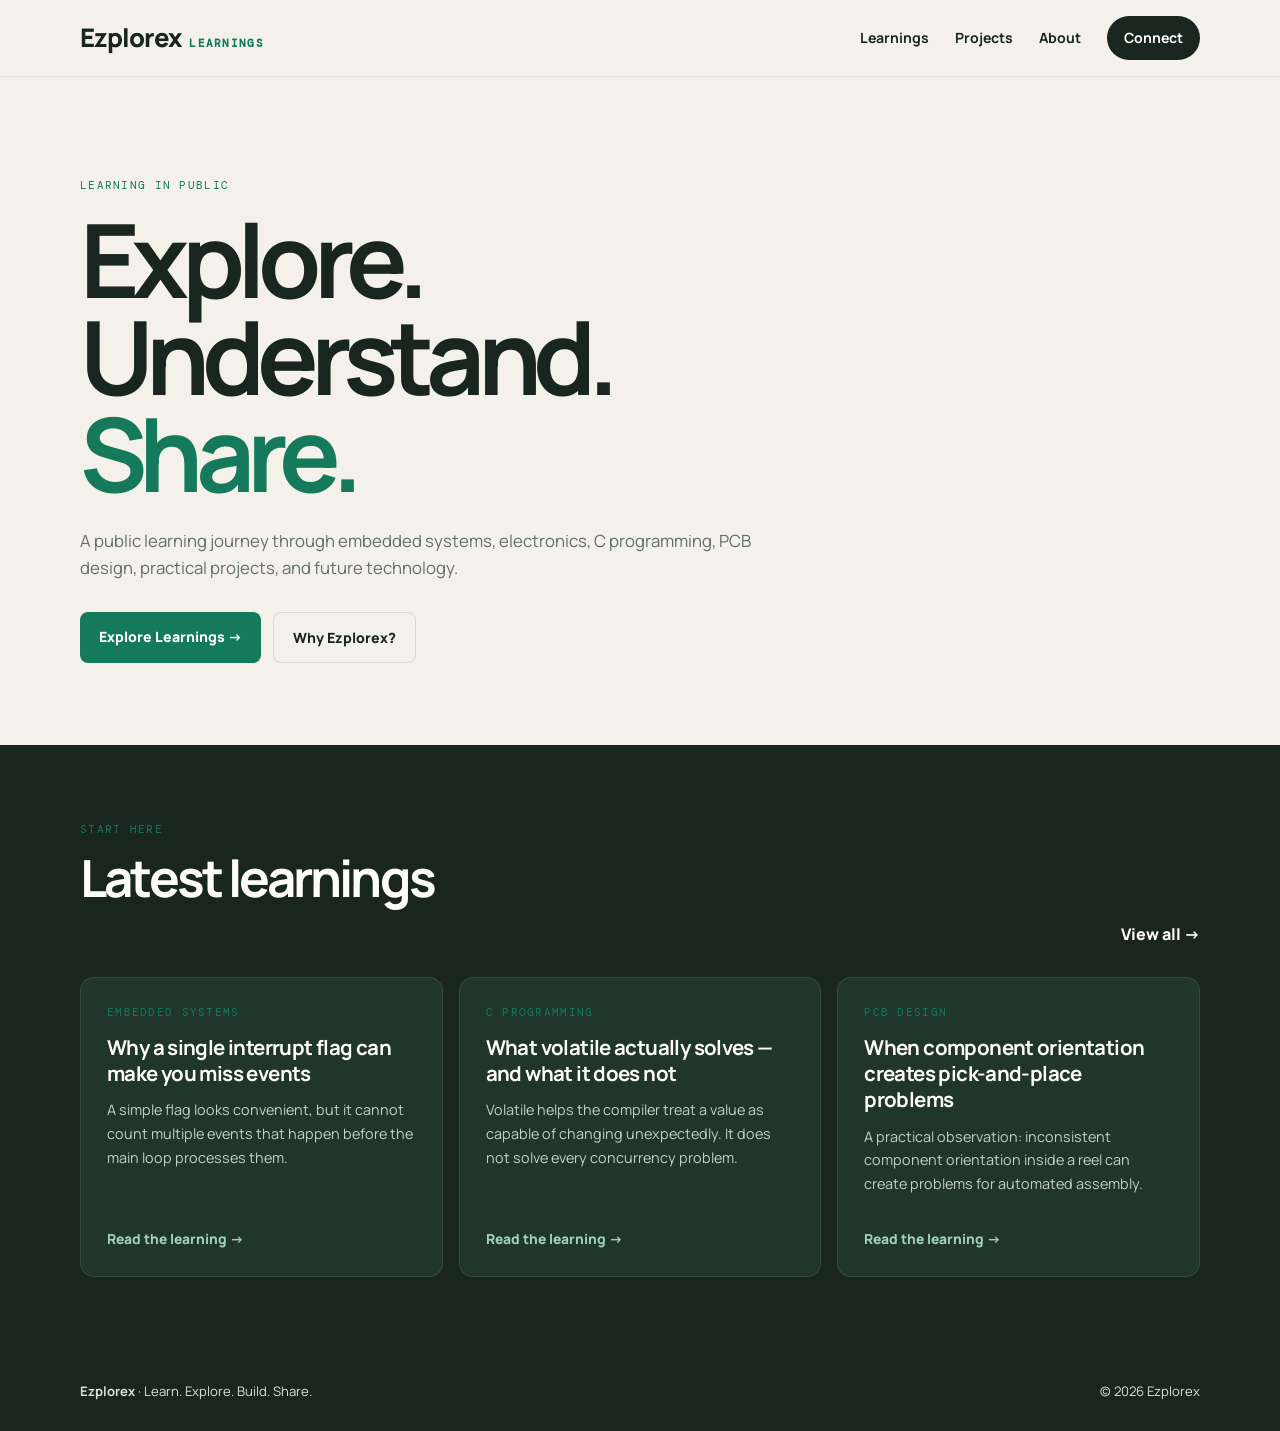
==== index.html @ 123a23d7 "Add files via upload Initial Ezplorex website" ====
<!doctype html><html><head><meta charset="utf-8"><meta name="viewport" content="width=device-width,initial-scale=1"><title>Ezplorex | Learnings</title><link rel="stylesheet" href="style.css"></head><body><header class="site-header"><div class="container nav"><a class="brand" href="index.html"><span>Ezplorex</span><small>LEARNINGS</small></a><button class="menu-button" aria-label="Open navigation">☰</button><nav><a href="learnings.html">Learnings</a><a href="projects.html">Projects</a><a href="about.html">About</a><a class="nav-cta" href="about.html#connect">Connect</a></nav></div></header><main><section class="hero container"><p class="eyebrow">LEARNING IN PUBLIC</p><h1>Explore.<br>Understand.<br><span style="color:var(--accent)">Share.</span></h1><p class="hero-copy">A public learning journey through embedded systems, electronics, C programming, PCB design, practical projects, and future technology.</p><div class="hero-actions"><a class="button primary" href="learnings.html">Explore Learnings →</a><a class="button secondary" href="about.html">Why Ezplorex?</a></div></section><section class="featured"><div class="container"><div class="section-heading"><div><p class="eyebrow">START HERE</p><h2>Latest learnings</h2></div><a class="text-link" href="learnings.html">View all →</a></div><div id="latest-posts" class="article-grid"></div></div></section></main><footer><div class="container footer-inner"><div><strong>Ezplorex</strong> · Learn. Explore. Build. Share.</div><div>© <span id="year"></span> Ezplorex</div></div></footer><script src="posts.js"></script><script src="app.js"></script></body></html>
---- style.css ----
@import url('https://fonts.googleapis.com/css2?family=DM+Mono:wght@400;500&family=Manrope:wght@400;500;600;700;800&display=swap');
:root{--bg:#f4f1ea;--paper:#fffdf8;--ink:#18261f;--muted:#617067;--line:#d9d8cf;--accent:#147a5b}*{box-sizing:border-box}html{scroll-behavior:smooth}body{margin:0;background:var(--bg);color:var(--ink);font-family:Manrope,Arial,sans-serif;line-height:1.65}.container{width:min(1120px,calc(100% - 40px));margin:auto}.site-header{position:sticky;top:0;z-index:20;background:rgba(244,241,234,.94);backdrop-filter:blur(14px);border-bottom:1px solid #ddd}.nav{min-height:76px;display:flex;align-items:center;justify-content:space-between}.brand{color:var(--ink);text-decoration:none;font-weight:800;letter-spacing:-.06em;display:flex;align-items:baseline;gap:8px}.brand span{font-size:1.6rem}.brand small,.eyebrow,.card-meta{font-family:'DM Mono',monospace;letter-spacing:.12em;font-size:.67rem;color:var(--accent)}nav{display:flex;gap:26px;align-items:center}nav a{color:var(--ink);text-decoration:none;font-size:.88rem;font-weight:700}.nav-cta{background:var(--ink);color:#fff;padding:10px 17px;border-radius:999px}.menu-button{display:none;border:0;background:none;font-size:1.4rem}h1,h2,h3,p{margin-top:0}h1{font-size:clamp(3.2rem,8vw,7rem);line-height:.95;letter-spacing:-.075em;margin:16px 0 24px}h2{font-size:clamp(2rem,4vw,3.4rem);line-height:1.08;letter-spacing:-.055em}.hero{padding:100px 0 82px}.hero-copy,.page-copy,.muted{color:var(--muted);max-width:700px;font-size:1.05rem}.button{display:inline-block;text-decoration:none;font-weight:800;font-size:.88rem;padding:13px 19px;border-radius:8px}.primary{background:var(--accent);color:#fff}.secondary{border:1px solid var(--line);color:var(--ink)}.hero-actions{display:flex;gap:12px;margin-top:30px}.featured{background:var(--ink);color:var(--paper);padding:76px 0}.section-heading{display:flex;justify-content:space-between;align-items:end;gap:30px;margin-bottom:30px}.text-link,.card-link{color:inherit;font-weight:800;text-decoration:none}.article-grid{display:grid;grid-template-columns:repeat(3,1fr);gap:16px}.card{padding:26px;background:#20352b;border:1px solid rgba(255,255,255,.1);border-radius:14px;min-height:300px;display:flex;flex-direction:column}.card h3{font-size:1.28rem;line-height:1.28;letter-spacing:-.03em;margin:12px 0}.card p{color:#c4d0c8;font-size:.9rem}.card-link{margin-top:auto;color:#9ed2b9;font-size:.86rem}.page-hero{padding:82px 0 45px;border-bottom:1px solid var(--line)}.page-hero h1{font-size:clamp(3rem,6vw,5.5rem)}.learnings-section,.projects,.about{padding:60px 0 100px}.filters{display:flex;flex-wrap:wrap;gap:10px;margin-bottom:28px}.filter{border:1px solid var(--line);background:var(--paper);padding:9px 13px;border-radius:999px;cursor:pointer;font:700 .82rem Manrope}.filter.active{background:var(--accent);border-color:var(--accent);color:#fff}.light-grid .card{background:var(--paper);border-color:var(--line);color:var(--ink)}.light-grid .card p{color:var(--muted)}.light-grid .card-link{color:var(--accent)}.article{width:min(820px,calc(100% - 40px));margin:auto;padding:76px 0 110px}.article-header{padding-bottom:35px;border-bottom:1px solid var(--line);margin-bottom:40px}.article-title{font-size:clamp(2.5rem,5vw,4.7rem);line-height:1.05;letter-spacing:-.06em}.article-summary{font-size:1.18rem;color:var(--muted)}.article-meta{font-family:'DM Mono',monospace;font-size:.75rem;color:var(--muted)}.article-body{font-size:1.05rem}.article-body h2{font-size:1.8rem;margin:38px 0 14px}.article-body pre{background:#18261f;color:#e7f1ec;padding:20px;border-radius:10px;overflow:auto}.article-body code{font-family:'DM Mono',monospace}.placeholder{padding:28px;border:1px dashed #9bb7a8;background:#e5efe9}.about{display:grid;grid-template-columns:1.1fr 1fr;gap:70px}.about-copy{color:var(--muted);font-size:1.05rem}footer{background:var(--ink);color:#d9e1dc;padding:28px 0;font-size:.82rem}.footer-inner{display:flex;justify-content:space-between;gap:20px}@media(max-width:800px){nav{display:none;position:absolute;left:20px;right:20px;top:68px;background:var(--paper);padding:18px;flex-direction:column;align-items:stretch;border:1px solid var(--line)}nav.open{display:flex}.menu-button{display:block}.article-grid{grid-template-columns:1fr}.section-heading{align-items:start;flex-direction:column}.about{grid-template-columns:1fr;gap:25px}}
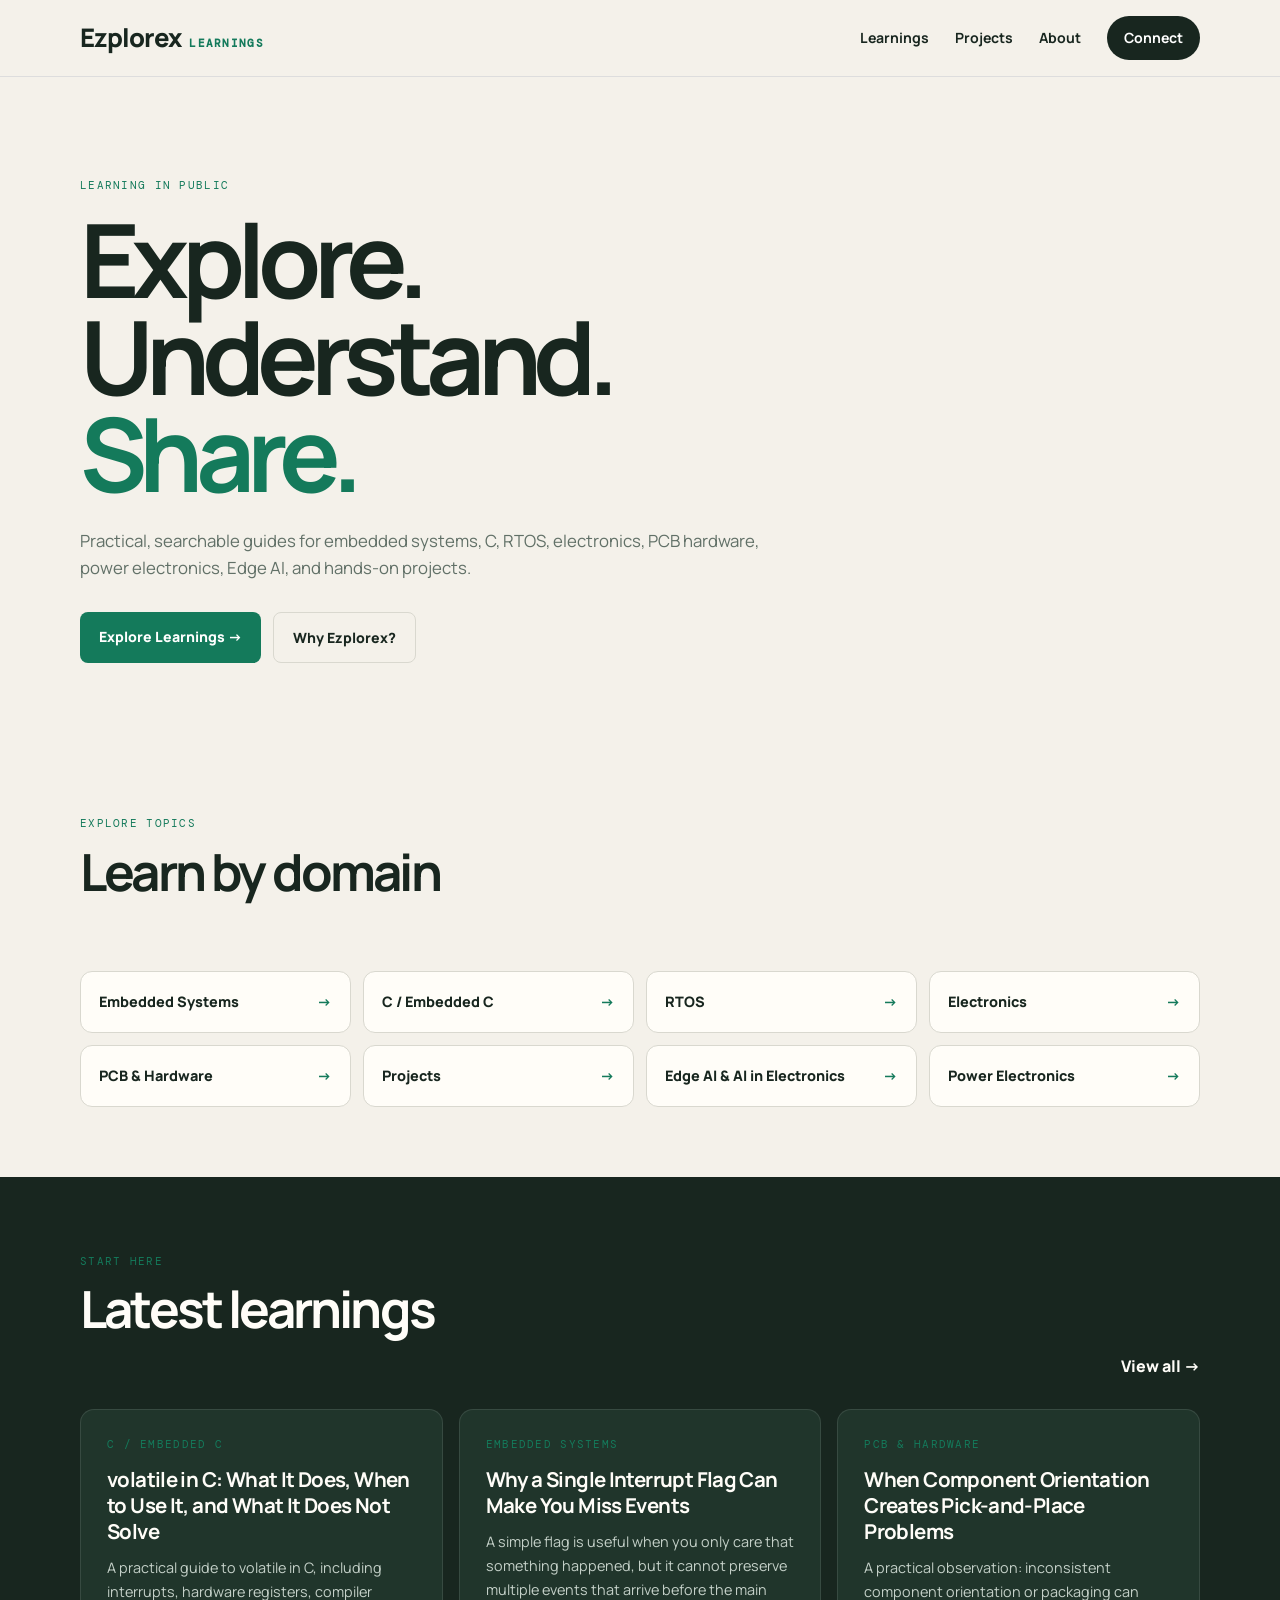
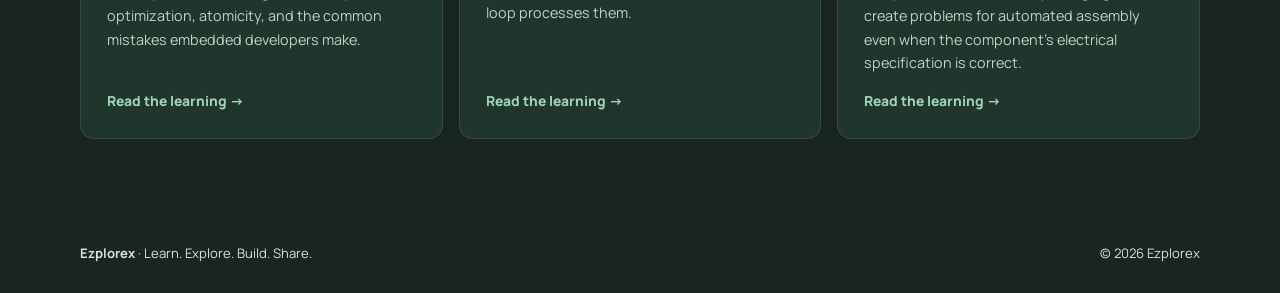
==== commit cd0ae4b7: "Add files via upload" ====
--- a/index.html
+++ b/index.html
@@ -1 +1 @@
-<!doctype html><html><head><meta charset="utf-8"><meta name="viewport" content="width=device-width,initial-scale=1"><title>Ezplorex | Learnings</title><link rel="stylesheet" href="style.css"></head><body><header class="site-header"><div class="container nav"><a class="brand" href="index.html"><span>Ezplorex</span><small>LEARNINGS</small></a><button class="menu-button" aria-label="Open navigation">☰</button><nav><a href="learnings.html">Learnings</a><a href="projects.html">Projects</a><a href="about.html">About</a><a class="nav-cta" href="about.html#connect">Connect</a></nav></div></header><main><section class="hero container"><p class="eyebrow">LEARNING IN PUBLIC</p><h1>Explore.<br>Understand.<br><span style="color:var(--accent)">Share.</span></h1><p class="hero-copy">A public learning journey through embedded systems, electronics, C programming, PCB design, practical projects, and future technology.</p><div class="hero-actions"><a class="button primary" href="learnings.html">Explore Learnings →</a><a class="button secondary" href="about.html">Why Ezplorex?</a></div></section><section class="featured"><div class="container"><div class="section-heading"><div><p class="eyebrow">START HERE</p><h2>Latest learnings</h2></div><a class="text-link" href="learnings.html">View all →</a></div><div id="latest-posts" class="article-grid"></div></div></section></main><footer><div class="container footer-inner"><div><strong>Ezplorex</strong> · Learn. Explore. Build. Share.</div><div>© <span id="year"></span> Ezplorex</div></div></footer><script src="posts.js"></script><script src="app.js"></script></body></html>+<!doctype html><html><head><meta charset="utf-8"><meta name="viewport" content="width=device-width,initial-scale=1"><title>Ezplorex | Practical Technology Learning</title><meta name="description" content="Practical guides and learning resources for embedded systems, C, RTOS, electronics, PCB hardware, power electronics, and Edge AI."><link rel="stylesheet" href="style.css"></head><body><header class="site-header"><div class="container nav"><a class="brand" href="index.html"><span>Ezplorex</span><small>LEARNINGS</small></a><button class="menu-button" aria-label="Open navigation">☰</button><nav><a href="learnings.html">Learnings</a><a href="projects.html">Projects</a><a href="about.html">About</a><a class="nav-cta" href="about.html#connect">Connect</a></nav></div></header><main><section class="hero container"><p class="eyebrow">LEARNING IN PUBLIC</p><h1>Explore.<br>Understand.<br><span style="color:var(--accent)">Share.</span></h1><p class="hero-copy">Practical, searchable guides for embedded systems, C, RTOS, electronics, PCB hardware, power electronics, Edge AI, and hands-on projects.</p><div class="hero-actions"><a class="button primary" href="learnings.html">Explore Learnings →</a><a class="button secondary" href="about.html">Why Ezplorex?</a></div></section><section class="topics"><div class="container"><div class="section-heading"><div><p class="eyebrow">EXPLORE TOPICS</p><h2>Learn by domain</h2></div></div><div id="home-categories" class="category-grid"></div></div></section><section class="featured"><div class="container"><div class="section-heading"><div><p class="eyebrow">START HERE</p><h2>Latest learnings</h2></div><a class="text-link" href="learnings.html">View all →</a></div><div id="latest-posts" class="article-grid"></div></div></section></main><footer><div class="container footer-inner"><div><strong>Ezplorex</strong> · Learn. Explore. Build. Share.</div><div>© <span id="year"></span> Ezplorex</div></div></footer><script src="posts.js"></script><script src="app.js"></script></body></html>
--- a/style.css
+++ b/style.css
@@ -1,2 +1,2 @@
 @import url('https://fonts.googleapis.com/css2?family=DM+Mono:wght@400;500&family=Manrope:wght@400;500;600;700;800&display=swap');
-:root{--bg:#f4f1ea;--paper:#fffdf8;--ink:#18261f;--muted:#617067;--line:#d9d8cf;--accent:#147a5b}*{box-sizing:border-box}html{scroll-behavior:smooth}body{margin:0;background:var(--bg);color:var(--ink);font-family:Manrope,Arial,sans-serif;line-height:1.65}.container{width:min(1120px,calc(100% - 40px));margin:auto}.site-header{position:sticky;top:0;z-index:20;background:rgba(244,241,234,.94);backdrop-filter:blur(14px);border-bottom:1px solid #ddd}.nav{min-height:76px;display:flex;align-items:center;justify-content:space-between}.brand{color:var(--ink);text-decoration:none;font-weight:800;letter-spacing:-.06em;display:flex;align-items:baseline;gap:8px}.brand span{font-size:1.6rem}.brand small,.eyebrow,.card-meta{font-family:'DM Mono',monospace;letter-spacing:.12em;font-size:.67rem;color:var(--accent)}nav{display:flex;gap:26px;align-items:center}nav a{color:var(--ink);text-decoration:none;font-size:.88rem;font-weight:700}.nav-cta{background:var(--ink);color:#fff;padding:10px 17px;border-radius:999px}.menu-button{display:none;border:0;background:none;font-size:1.4rem}h1,h2,h3,p{margin-top:0}h1{font-size:clamp(3.2rem,8vw,7rem);line-height:.95;letter-spacing:-.075em;margin:16px 0 24px}h2{font-size:clamp(2rem,4vw,3.4rem);line-height:1.08;letter-spacing:-.055em}.hero{padding:100px 0 82px}.hero-copy,.page-copy,.muted{color:var(--muted);max-width:700px;font-size:1.05rem}.button{display:inline-block;text-decoration:none;font-weight:800;font-size:.88rem;padding:13px 19px;border-radius:8px}.primary{background:var(--accent);color:#fff}.secondary{border:1px solid var(--line);color:var(--ink)}.hero-actions{display:flex;gap:12px;margin-top:30px}.featured{background:var(--ink);color:var(--paper);padding:76px 0}.section-heading{display:flex;justify-content:space-between;align-items:end;gap:30px;margin-bottom:30px}.text-link,.card-link{color:inherit;font-weight:800;text-decoration:none}.article-grid{display:grid;grid-template-columns:repeat(3,1fr);gap:16px}.card{padding:26px;background:#20352b;border:1px solid rgba(255,255,255,.1);border-radius:14px;min-height:300px;display:flex;flex-direction:column}.card h3{font-size:1.28rem;line-height:1.28;letter-spacing:-.03em;margin:12px 0}.card p{color:#c4d0c8;font-size:.9rem}.card-link{margin-top:auto;color:#9ed2b9;font-size:.86rem}.page-hero{padding:82px 0 45px;border-bottom:1px solid var(--line)}.page-hero h1{font-size:clamp(3rem,6vw,5.5rem)}.learnings-section,.projects,.about{padding:60px 0 100px}.filters{display:flex;flex-wrap:wrap;gap:10px;margin-bottom:28px}.filter{border:1px solid var(--line);background:var(--paper);padding:9px 13px;border-radius:999px;cursor:pointer;font:700 .82rem Manrope}.filter.active{background:var(--accent);border-color:var(--accent);color:#fff}.light-grid .card{background:var(--paper);border-color:var(--line);color:var(--ink)}.light-grid .card p{color:var(--muted)}.light-grid .card-link{color:var(--accent)}.article{width:min(820px,calc(100% - 40px));margin:auto;padding:76px 0 110px}.article-header{padding-bottom:35px;border-bottom:1px solid var(--line);margin-bottom:40px}.article-title{font-size:clamp(2.5rem,5vw,4.7rem);line-height:1.05;letter-spacing:-.06em}.article-summary{font-size:1.18rem;color:var(--muted)}.article-meta{font-family:'DM Mono',monospace;font-size:.75rem;color:var(--muted)}.article-body{font-size:1.05rem}.article-body h2{font-size:1.8rem;margin:38px 0 14px}.article-body pre{background:#18261f;color:#e7f1ec;padding:20px;border-radius:10px;overflow:auto}.article-body code{font-family:'DM Mono',monospace}.placeholder{padding:28px;border:1px dashed #9bb7a8;background:#e5efe9}.about{display:grid;grid-template-columns:1.1fr 1fr;gap:70px}.about-copy{color:var(--muted);font-size:1.05rem}footer{background:var(--ink);color:#d9e1dc;padding:28px 0;font-size:.82rem}.footer-inner{display:flex;justify-content:space-between;gap:20px}@media(max-width:800px){nav{display:none;position:absolute;left:20px;right:20px;top:68px;background:var(--paper);padding:18px;flex-direction:column;align-items:stretch;border:1px solid var(--line)}nav.open{display:flex}.menu-button{display:block}.article-grid{grid-template-columns:1fr}.section-heading{align-items:start;flex-direction:column}.about{grid-template-columns:1fr;gap:25px}}+:root{--bg:#f4f1ea;--paper:#fffdf8;--ink:#18261f;--muted:#617067;--line:#d9d8cf;--accent:#147a5b}*{box-sizing:border-box}html{scroll-behavior:smooth}body{margin:0;background:var(--bg);color:var(--ink);font-family:Manrope,Arial,sans-serif;line-height:1.65}.container{width:min(1120px,calc(100% - 40px));margin:auto}.site-header{position:sticky;top:0;z-index:20;background:rgba(244,241,234,.94);backdrop-filter:blur(14px);border-bottom:1px solid #ddd}.nav{min-height:76px;display:flex;align-items:center;justify-content:space-between}.brand{color:var(--ink);text-decoration:none;font-weight:800;letter-spacing:-.06em;display:flex;align-items:baseline;gap:8px}.brand span{font-size:1.6rem}.brand small,.eyebrow,.card-meta{font-family:'DM Mono',monospace;letter-spacing:.12em;font-size:.67rem;color:var(--accent)}nav{display:flex;gap:26px;align-items:center}nav a{color:var(--ink);text-decoration:none;font-size:.88rem;font-weight:700}.nav-cta{background:var(--ink);color:#fff;padding:10px 17px;border-radius:999px}.menu-button{display:none;border:0;background:none;font-size:1.4rem}h1,h2,h3,p{margin-top:0}h1{font-size:clamp(3.2rem,8vw,7rem);line-height:.95;letter-spacing:-.075em;margin:16px 0 24px}h2{font-size:clamp(2rem,4vw,3.4rem);line-height:1.08;letter-spacing:-.055em}.hero{padding:100px 0 82px}.hero-copy,.page-copy,.muted{color:var(--muted);max-width:700px;font-size:1.05rem}.button{display:inline-block;text-decoration:none;font-weight:800;font-size:.88rem;padding:13px 19px;border-radius:8px}.primary{background:var(--accent);color:#fff}.secondary{border:1px solid var(--line);color:var(--ink)}.hero-actions{display:flex;gap:12px;margin-top:30px}.featured{background:var(--ink);color:var(--paper);padding:76px 0}.section-heading{display:flex;justify-content:space-between;align-items:end;gap:30px;margin-bottom:30px}.text-link,.card-link{color:inherit;font-weight:800;text-decoration:none}.article-grid{display:grid;grid-template-columns:repeat(3,1fr);gap:16px}.card{padding:26px;background:#20352b;border:1px solid rgba(255,255,255,.1);border-radius:14px;min-height:300px;display:flex;flex-direction:column}.card h3{font-size:1.28rem;line-height:1.28;letter-spacing:-.03em;margin:12px 0}.card p{color:#c4d0c8;font-size:.9rem}.card-link{margin-top:auto;color:#9ed2b9;font-size:.86rem}.page-hero{padding:82px 0 45px;border-bottom:1px solid var(--line)}.page-hero h1{font-size:clamp(3rem,6vw,5.5rem)}.learnings-section,.projects,.about{padding:60px 0 100px}.filters{display:flex;flex-wrap:wrap;gap:10px;margin-bottom:28px}.filter{border:1px solid var(--line);background:var(--paper);padding:9px 13px;border-radius:999px;cursor:pointer;font:700 .82rem Manrope}.filter.active{background:var(--accent);border-color:var(--accent);color:#fff}.light-grid .card{background:var(--paper);border-color:var(--line);color:var(--ink)}.light-grid .card p{color:var(--muted)}.light-grid .card-link{color:var(--accent)}.article{width:min(820px,calc(100% - 40px));margin:auto;padding:76px 0 110px}.article-header{padding-bottom:35px;border-bottom:1px solid var(--line);margin-bottom:40px}.article-title{font-size:clamp(2.5rem,5vw,4.7rem);line-height:1.05;letter-spacing:-.06em}.article-summary{font-size:1.18rem;color:var(--muted)}.article-meta{font-family:'DM Mono',monospace;font-size:.75rem;color:var(--muted)}.article-body{font-size:1.05rem}.article-body h2{font-size:1.8rem;margin:38px 0 14px}.article-body pre{background:#18261f;color:#e7f1ec;padding:20px;border-radius:10px;overflow:auto}.article-body code{font-family:'DM Mono',monospace}.placeholder{padding:28px;border:1px dashed #9bb7a8;background:#e5efe9}.about{display:grid;grid-template-columns:1.1fr 1fr;gap:70px}.about-copy{color:var(--muted);font-size:1.05rem}footer{background:var(--ink);color:#d9e1dc;padding:28px 0;font-size:.82rem}.footer-inner{display:flex;justify-content:space-between;gap:20px}@media(max-width:800px){nav{display:none;position:absolute;left:20px;right:20px;top:68px;background:var(--paper);padding:18px;flex-direction:column;align-items:stretch;border:1px solid var(--line)}nav.open{display:flex}.menu-button{display:block}.article-grid{grid-template-columns:1fr}.section-heading{align-items:start;flex-direction:column}.about{grid-template-columns:1fr;gap:25px}}.topics{padding:70px 0}.category-grid{display:grid;grid-template-columns:repeat(4,1fr);gap:12px}.category-card{display:flex;justify-content:space-between;gap:14px;align-items:center;padding:18px;background:var(--paper);border:1px solid var(--line);border-radius:12px;color:var(--ink);text-decoration:none;font-weight:800;font-size:.9rem;transition:transform .15s ease,border-color .15s ease}.category-card:hover{transform:translateY(-2px);border-color:var(--accent)}.category-card span:last-child{color:var(--accent)}.quick-answer{padding:20px 22px;margin:0 0 30px;border-left:4px solid var(--accent);background:#e8f1eb;border-radius:8px}.article-body table{width:100%;border-collapse:collapse;margin:24px 0}.article-body th,.article-body td{border:1px solid var(--line);padding:12px;text-align:left;vertical-align:top}.article-body th{background:#eef0e9}.empty-state{grid-column:1/-1;padding:30px;background:var(--paper);border:1px dashed #9bb7a8;border-radius:12px}.article-footer-link{margin-top:42px}@media(max-width:1000px){.category-grid{grid-template-columns:repeat(2,1fr)}}@media(max-width:800px){.category-grid{grid-template-columns:1fr}}
